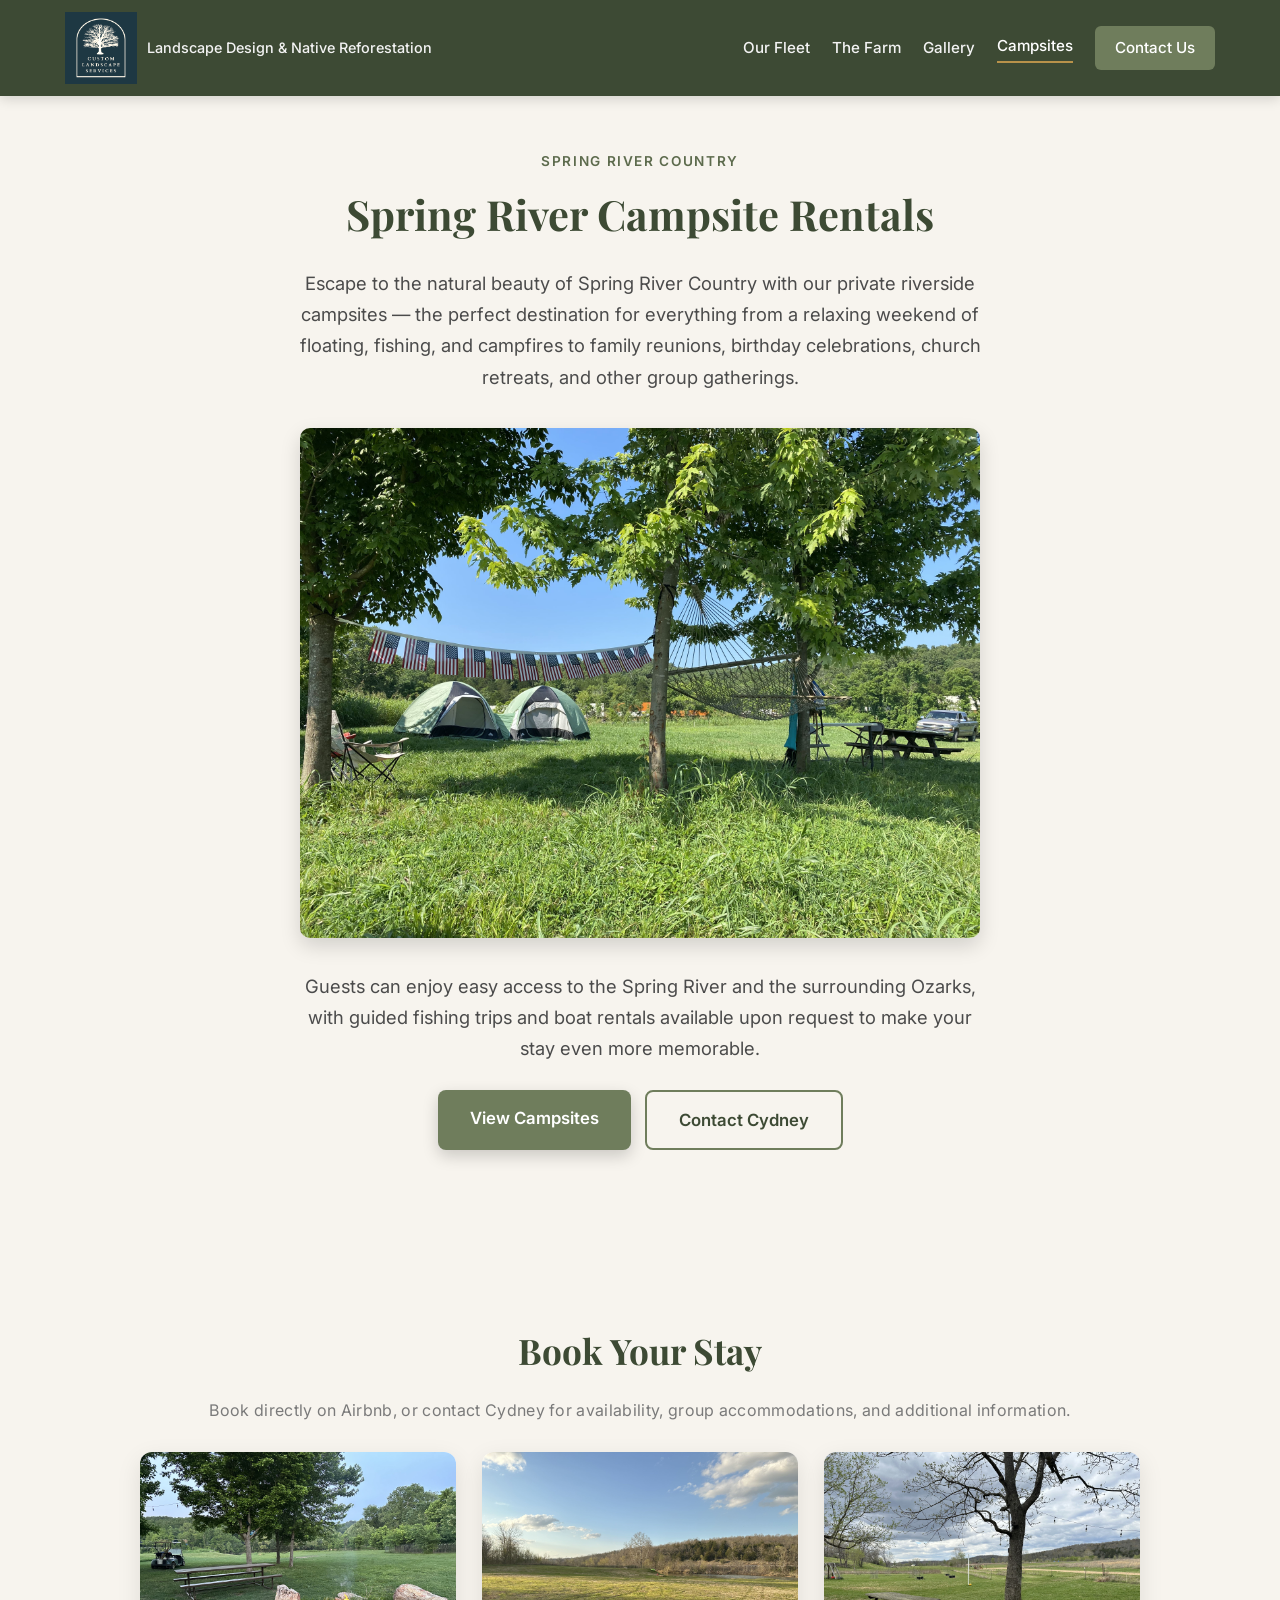
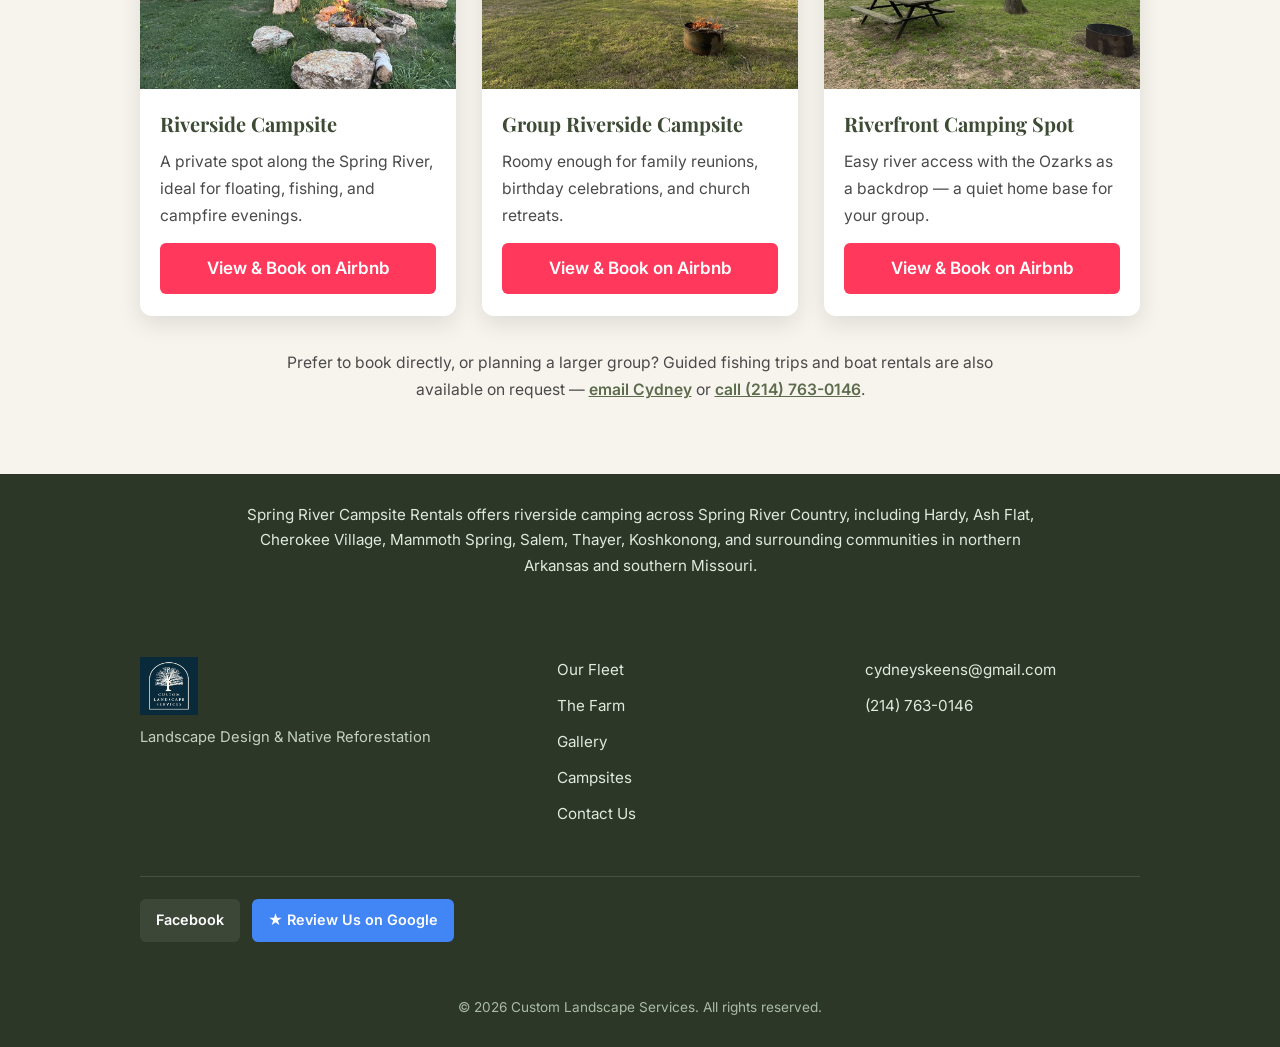
==== campsites.html @ 724e38fb "updated files and source code" ====
<!DOCTYPE html>
<html lang="en">

<head>
  <meta charset="UTF-8">
  <meta name="viewport" content="width=device-width, initial-scale=1.0">
  <title>Spring River Campsite Rentals | Custom Landscape Services</title>
  <meta name="description" content="Private riverside campsites on the Spring River. Floating, fishing, campfires, family reunions, and group retreats — book on Airbnb or contact Cydney directly.">
  <link rel="preconnect" href="https://fonts.googleapis.com">
  <link rel="preconnect" href="https://fonts.gstatic.com" crossorigin>
  <link href="https://fonts.googleapis.com/css2?family=Cormorant+Garamond:wght@400;500;600&family=Inter:wght@300;400;500;600&family=Playfair+Display:wght@400;600;700&display=swap" rel="stylesheet">

  <!-- Favicon -->
  <link rel="icon" type="image/png" href="images/gallery/logo-favicon.png">
  <link rel="shortcut icon" type="image/png" href="images/gallery/logo-favicon.png">

  <!-- LodgingBusiness Schema -->
  <script type="application/ld+json">
  {
    "@context": "https://schema.org",
    "@type": "LodgingBusiness",
    "name": "Spring River Campsite Rentals",
    "url": "https://cls23.com/campsites.html",
    "telephone": "+1-214-763-0146",
    "email": "cydneyskeens@gmail.com",
    "description": "Private riverside campsites in Spring River Country offering floating, fishing, campfires, and group gatherings, with guided fishing trips and boat rentals available upon request.",
    "areaServed": {
      "@type": "AdministrativeArea",
      "name": ["Hardy, AR", "Ash Flat, AR", "Cherokee Village, AR", "Mammoth Spring, AR", "Salem, AR", "Thayer, MO", "Koshkonong, MO"]
    },
    "parentOrganization": {
      "@type": "LocalBusiness",
      "name": "Custom Landscape Services"
    }
  }
  </script>

  <link rel="stylesheet" href="styles.css">
</head>

<body>

  <!-- ================= NAVBAR ================= -->
  <header class="navbar">
    <div class="nav-container">

      <a href="/" class="nav-logo">
        <img src="images/gallery/logo.png" alt="Custom Landscape Services Logo" class="logo-img">
        <span class="logo-text">Landscape Design &amp; Native Reforestation</span>
      </a>

      <nav class="nav">
        <a href="index.html#fleet">Our Fleet</a>
        <a href="index.html#farm">The Farm</a>
        <a href="index.html#gallery">Gallery</a>
        <a href="campsites.html" class="nav-active">Campsites</a>
        <a href="index.html#contact" class="contact-btn">Contact Us</a>
      </nav>

      <button class="mobile-nav-toggle" aria-label="Toggle navigation menu" aria-expanded="false">☰</button>
    </div>
  </header>


  <!-- ================= CAMPSITE HERO ================= -->
  <section class="hero campsite-hero">
    <div class="hero-content">

      <p class="hero-eyebrow">Spring River Country</p>
      <h1 class="campsite-hero-title">Spring River Campsite Rentals</h1>

      <p class="hero-text hero-intro">
        Escape to the natural beauty of Spring River Country with our private riverside campsites — the perfect
        destination for everything from a relaxing weekend of floating, fishing, and campfires to family reunions,
        birthday celebrations, church retreats, and other group gatherings.
      </p>

      <img src="images/gallery/campsiteUSA.jpeg" alt="Riverside campsite along the Spring River" class="hero-image" loading="eager">

      <p class="hero-text hero-intro">
        Guests can enjoy easy access to the Spring River and the surrounding Ozarks, with guided fishing trips and
        boat rentals available upon request to make your stay even more memorable.
      </p>

      <div class="campsite-hero-ctas">
        <a href="#listings" class="hero-cta">View Campsites</a>
        <a href="index.html#contact" class="hero-cta hero-cta-outline">Contact Cydney</a>
      </div>

    </div>
  </section>


  <!-- ================= LISTINGS ================= -->
  <section id="listings" class="content-section">
    <div class="section-container">

      <h2 class="section-title">Book Your Stay</h2>
      <p class="section-subtitle">Book directly on Airbnb, or contact Cydney for availability, group accommodations, and additional information.</p>

      <div class="campsite-grid">

        <article class="campsite-card">
          <img src="images/gallery/campsite.jpeg" alt="Spring River riverside campsite" loading="lazy">
          <div class="campsite-card-body">
            <h3>Riverside Campsite</h3>
            <p>A private spot along the Spring River, ideal for floating, fishing, and campfire evenings.</p>
            <a href="https://www.airbnb.com/rooms/39752664" target="_blank" rel="noopener noreferrer" class="airbnb-btn">View &amp; Book on Airbnb</a>
          </div>
        </article>

        <article class="campsite-card">
          <img src="images/gallery/campsite3.jpeg" alt="Spring River group campsite" loading="lazy">
          <div class="campsite-card-body">
            <h3>Group Riverside Campsite</h3>
            <p>Roomy enough for family reunions, birthday celebrations, and church retreats.</p>
            <a href="https://www.airbnb.com/rooms/926350521017659040" target="_blank" rel="noopener noreferrer" class="airbnb-btn">View &amp; Book on Airbnb</a>
          </div>
        </article>

        <article class="campsite-card">
          <img src="images/gallery/campsite4.jpeg" alt="Spring River riverfront camping spot" loading="lazy">
          <div class="campsite-card-body">
            <h3>Riverfront Camping Spot</h3>
            <p>Easy river access with the Ozarks as a backdrop — a quiet home base for your group.</p>
            <a href="https://www.airbnb.com/rooms/890606413558890399" target="_blank" rel="noopener noreferrer" class="airbnb-btn">View &amp; Book on Airbnb</a>
          </div>
        </article>

      </div>

      <p class="campsite-note">
        Prefer to book directly, or planning a larger group? Guided fishing trips and boat rentals are also available
        on request — <a href="mailto:cydneyskeens@gmail.com">email Cydney</a> or
        <a href="tel:+12147630146">call (214) 763-0146</a>.
      </p>

    </div>
  </section>

  <section class="local-seo">
    <p>
      Spring River Campsite Rentals offers riverside camping across Spring River Country, including Hardy, Ash Flat,
      Cherokee Village, Mammoth Spring, Salem, Thayer, Koshkonong, and surrounding communities in northern Arkansas
      and southern Missouri.
    </p>
  </section>


  <!-- ================= FOOTER ================= -->
  <footer class="footer">
    <div class="footer-content">

      <div class="footer-brand">
        <img src="images/gallery/logo.png" alt="Custom Landscape Services Logo" class="footer-logo">
        <p class="footer-tagline">Landscape Design &amp; Native Reforestation</p>
      </div>

      <div class="footer-links">
        <a href="index.html#fleet">Our Fleet</a>
        <a href="index.html#farm">The Farm</a>
        <a href="index.html#gallery">Gallery</a>
        <a href="campsites.html">Campsites</a>
        <a href="index.html#contact">Contact Us</a>
      </div>

      <div class="footer-contact">
        <a href="mailto:cydneyskeens@gmail.com" class="footer-contact-link">cydneyskeens@gmail.com</a>
        <a href="tel:+12147630146" class="footer-contact-link">(214) 763-0146</a>
      </div>

      <div class="social-links">
        <a href="https://www.facebook.com/profile.php?id=61554428220637" target="_blank" rel="noopener noreferrer" class="social-btn">Facebook</a>
        <a href="https://share.google/E0UA4cFSOnif1qdp9" target="_blank" rel="noopener noreferrer" class="social-btn google-review-btn">★ Review Us on Google</a>
      </div>

      <p class="footer-copy">&copy; <span id="year"></span> Custom Landscape Services. All rights reserved.</p>

    </div>
  </footer>


  <!-- ================= JS ================= -->
  <script src="apps.js" defer></script>
</body>
</html>
---- styles.css ----
/* ================= BASE STYLING ================= */

:root {
  --evergreen: #3d4a34;
  --evergreen-dark: #2d3727;
  --sage: #6f7d5c;
  --sage-dark: #5d6b4d;
  --cream: #f7f4ee;
  --parchment: #e9e2d7;
  --text-dark: #3d3d3d;
  --text-mid: #4a4a4a;
  --gold: #b8924a;
}

* {
  box-sizing: border-box;
}

body {
  font-family: "Inter", sans-serif;
  background: var(--cream);
  color: var(--text-dark);
  line-height: 1.7;
  font-size: 17px;
  margin: 0;
}

h1, h2, h3 {
  font-family: "Playfair Display", serif;
  color: var(--evergreen);
}

p {
  color: var(--text-mid);
}

a {
  color: inherit;
}

/* Optional subtle natural grain background */
body::before {
  content: "";
  position: fixed;
  inset: 0;
  background: url('images/gallery/grain.png');
  opacity: 0.08;
  pointer-events: none;
  z-index: -1;
}


/* ================= NAVBAR ================= */

.navbar {
  background: var(--evergreen);
  color: white;
  padding: 12px 0;
  position: fixed;
  width: 100%;
  top: 0;
  z-index: 999;
  box-shadow: 0 3px 12px rgba(0,0,0,0.15);
}

.nav-container {
  width: 90%;
  max-width: 1150px;
  margin: auto;
  display: flex;
  justify-content: space-between;
  align-items: center;
  gap: 16px;
}

.nav-logo {
  display: flex;
  align-items: center;
  gap: 10px;
  text-decoration: none;
}

/* Rustic logo, sized for visibility */
.logo-img {
  height: 72px;
  width: auto;
  filter: sepia(20%) contrast(90%) brightness(1.1); /* Warm rustic tone */
}

.logo-text {
  font-size: 0.9rem;
  color: #f3f3f3;
  font-weight: 500;
}

.nav {
  display: flex;
  align-items: center;
  gap: 22px;
}

.nav a {
  color: #f3f3f3;
  text-decoration: none;
  font-weight: 500;
  font-size: 0.95rem;
  transition: color 0.2s ease;
}

.nav a:hover {
  color: white;
  opacity: 0.85;
}

.contact-btn {
  background: var(--sage);
  padding: 9px 20px;
  border-radius: 6px;
  color: white !important;
  text-decoration: none;
  font-weight: 600;
  transition: background 0.2s ease, transform 0.15s ease;
}

.contact-btn:hover {
  background: var(--sage-dark);
  transform: translateY(-1px);
}

.mobile-nav-toggle {
  display: none;
  background: none;
  border: none;
  color: white;
  font-size: 1.6rem;
  cursor: pointer;
  line-height: 1;
  padding: 4px 8px;
}


/* ================= HERO SECTION ================= */

.hero {
  padding: 150px 20px 60px;
  text-align: center;
}

/* Move intro text above the image */
.hero-intro {
  max-width: 700px;
  margin: 0 auto 25px;
  font-size: 1.15rem;
  color: #4b4b4b;
}

/* Hero image tweaks */
.hero-image {
  margin: 10px auto 24px;
  max-width: 680px;
  width: 100%;
  height: auto;
  border-radius: 10px;
  box-shadow: 0 8px 20px rgba(0,0,0,0.15);
}

/* Prominent call-to-action button */
.hero-cta {
  display: block;
  width: fit-content;
  background: var(--sage);
  color: white;
  text-decoration: none;
  font-weight: 600;
  font-size: 1.05rem;
  padding: 14px 32px;
  border-radius: 8px;
  margin: 4px auto 28px;
  box-shadow: 0 6px 16px rgba(0,0,0,0.18);
  transition: background 0.2s ease, transform 0.2s ease, box-shadow 0.2s ease;
}

.hero-cta:hover {
  background: var(--sage-dark);
  transform: translateY(-2px);
  box-shadow: 0 10px 20px rgba(0,0,0,0.2);
}

/* Quote smaller + lower emphasis */
.hero-quote {
  font-family: "Cormorant Garamond", serif;
  font-size: 1.6rem;
  color: #5c4632;
  max-width: 700px;
  margin: 12px auto 0;
  opacity: 0.85;
}

.hero-quote .quote-author {
  font-size: 1rem;
  opacity: 0.6;
  margin-top: 6px;
  display: block;
}


/* ================= SECTIONS ================= */

.content-section {
  padding: 70px 20px;
}

.alt-section {
  background: var(--parchment);
}

.section-container {
  max-width: 1000px;
  margin: auto;
}

.section-title {
  text-align: center;
  font-size: 2.2rem;
  margin-bottom: 10px;
  color: var(--evergreen);
}

.section-subtitle {
  text-align: center;
  font-size: 1rem;
  color: #7a7a7a;
  margin-bottom: 28px;
  letter-spacing: 0.02em;
}

.section-text,
.section-content {
  max-width: 750px;
  margin: auto;
  margin-bottom: 24px;
  color: var(--text-mid);
  font-size: 1.08rem;
}

/* Rounded rustic images */
.section-image {
  display: block;
  width: 100%;
  max-width: 900px;
  margin: 35px auto 0;
  border-radius: 12px;
  box-shadow: 0 8px 24px rgba(0,0,0,0.15);
}

.feature-list {
  padding-left: 22px;
  line-height: 1.8;
}

.local-seo {
  background: var(--evergreen-dark);
  color: #dfe9dd;
  padding: 28px 20px;
  text-align: center;
  font-size: 0.95rem;
}

.local-seo p {
  max-width: 800px;
  margin: auto;
  color: #dfe9dd;
}


/* ================= GALLERY ================= */

.gallery-grid {
  margin-top: 32px;
  display: grid;
  gap: 14px;
  grid-template-columns: repeat(auto-fill, minmax(230px, 1fr));
}

.gallery-item-wrap {
  position: relative;
  width: 100%;
  aspect-ratio: 4 / 3; /* uniform ratio so every photo crops consistently */
  overflow: hidden;
  border-radius: 10px;
  box-shadow: 0 4px 14px rgba(0,0,0,0.12);
}

.gallery-grid img {
  width: 100%;
  height: 100%;
  object-fit: cover;
  display: block;
  transition: transform 0.2s ease, filter 0.2s ease;
}

.gallery-item-wrap:hover img {
  transform: scale(1.02);
  filter: sepia(0%) contrast(110%);
}

/* --- Rotation fix for specific images that come in rotated 90deg --- */
.gallery-grid img.rotate-fix {
  /* Swap width/height so the rotated image still fills the 4:3 box,
     then rotate it into the correct visual orientation. */
  width: 133.333%;   /* 4/3 of 100% to compensate for the 90deg swap */
  height: 133.333%;
  max-width: none;
  position: absolute;
  top: 50%;
  left: 50%;
  transform: translate(-50%, -50%) rotate(90deg);
  object-fit: cover;
}

.gallery-item-wrap:hover img.rotate-fix {
  transform: translate(-50%, -50%) rotate(90deg) scale(1.02);
  filter: sepia(0%) contrast(110%);
}


/* ================= CONTACT FORM ================= */

.contact-form {
  width: 100%;
  max-width: 32rem; /* relative unit instead of hardcoded px */
  margin: auto;
  background: white;
  padding: clamp(18px, 4vw, 30px);
  border-radius: 10px;
  box-shadow: 0 8px 24px rgba(0,0,0,0.08);
}

.form-group {
  margin-bottom: 16px;
}

label {
  font-weight: 600;
  margin-bottom: 6px;
  display: block;
}

input, textarea {
  width: 100%;
  max-width: 100%;
  padding: 12px;
  border: 1px solid #b8b1a5;
  border-radius: 6px;
  background: #faf8f4;
  font-size: 1rem;
  font-family: inherit;
}

input:focus, textarea:focus {
  outline: 2px solid var(--sage);
  outline-offset: 1px;
  border-color: var(--sage);
}

.submit-btn {
  width: 100%;
  background: var(--sage);
  border: none;
  padding: 13px 18px;
  border-radius: 6px;
  color: white;
  font-weight: 600;
  font-size: 1rem;
  margin-top: 10px;
  cursor: pointer;
  transition: background 0.2s ease, transform 0.15s ease;
}

.submit-btn:hover {
  background: var(--sage-dark);
  transform: translateY(-1px);
}

.form-feedback {
  margin-top: 10px;
  font-weight: 500;
  min-height: 1.2em;
}


/* ================= FOOTER ================= */

.footer {
  background: var(--evergreen-dark);
  padding: 50px 20px 28px;
  color: #dfe9dd;
}

.footer-content {
  max-width: 1000px;
  margin: auto;
  display: grid;
  grid-template-columns: 1.4fr 1fr 1fr;
  gap: 32px;
  text-align: left;
  align-items: start;
}

.footer-brand {
  display: flex;
  flex-direction: column;
  gap: 10px;
}

.footer-logo {
  height: 58px;
  width: auto;
  align-self: flex-start;
}

.footer-tagline {
  color: #c3d2c0;
  font-size: 0.92rem;
  margin: 0;
}

.footer-links,
.footer-contact {
  display: flex;
  flex-direction: column;
  gap: 10px;
}

.footer-links a,
.footer-contact-link {
  color: #dfe9dd;
  text-decoration: none;
  font-size: 0.95rem;
  transition: color 0.2s ease;
  width: fit-content;
}

.footer-links a:hover,
.footer-contact-link:hover {
  color: white;
  text-decoration: underline;
}

.social-links {
  grid-column: 1 / -1;
  display: flex;
  gap: 12px;
  flex-wrap: wrap;
  margin-top: 18px;
  padding-top: 22px;
  border-top: 1px solid rgba(255,255,255,0.12);
}

.social-btn {
  display: inline-flex;
  align-items: center;
  gap: 6px;
  background: rgba(255,255,255,0.08);
  padding: 9px 16px;
  border-radius: 6px;
  text-decoration: none;
  color: white;
  font-weight: 600;
  font-size: 0.9rem;
  transition: background 0.2s ease, transform 0.15s ease;
}

.social-btn:hover {
  background: rgba(255,255,255,0.16);
  transform: translateY(-1px);
}

.google-review-btn {
  background: #4285F4;
}

.google-review-btn:hover {
  background: #345fcc;
}

.footer-copy {
  grid-column: 1 / -1;
  margin: 22px 0 0;
  font-size: 0.85rem;
  color: #a9bba6;
  text-align: center;
}


/* ================= CAMPSITES PAGE ================= */

.nav a.nav-active {
  color: white;
  border-bottom: 2px solid var(--gold);
  padding-bottom: 2px;
}

.hero-eyebrow {
  text-transform: uppercase;
  letter-spacing: 0.12em;
  font-size: 0.85rem;
  font-weight: 600;
  color: var(--sage-dark);
  margin: 0 0 6px;
}

.campsite-hero-title {
  font-size: 2.6rem;
  margin: 0 0 18px;
  color: var(--evergreen);
}

.campsite-hero-ctas {
  display: flex;
  gap: 14px;
  justify-content: center;
  flex-wrap: wrap;
  margin: 4px auto 12px;
}

.campsite-hero-ctas .hero-cta {
  margin: 0;
}

.hero-cta-outline {
  background: transparent;
  color: var(--evergreen);
  border: 2px solid var(--sage);
  box-shadow: none;
}

.hero-cta-outline:hover {
  background: var(--sage);
  color: white;
}

.campsite-grid {
  margin-top: 10px;
  display: grid;
  gap: 26px;
  grid-template-columns: repeat(auto-fit, minmax(260px, 1fr));
}

.campsite-card {
  background: white;
  border-radius: 12px;
  overflow: hidden;
  box-shadow: 0 8px 24px rgba(0,0,0,0.1);
  display: flex;
  flex-direction: column;
}

.campsite-card img {
  width: 100%;
  aspect-ratio: 4 / 3;
  object-fit: cover;
  display: block;
}

.campsite-card-body {
  padding: 18px 20px 22px;
  display: flex;
  flex-direction: column;
  gap: 8px;
  flex: 1;
}

.campsite-card-body h3 {
  margin: 0;
  font-size: 1.25rem;
}

.campsite-card-body p {
  margin: 0 0 6px;
  font-size: 0.98rem;
}

.airbnb-btn {
  margin-top: auto;
  display: inline-block;
  text-align: center;
  background: #FF385C;
  color: white;
  text-decoration: none;
  font-weight: 600;
  padding: 11px 16px;
  border-radius: 6px;
  transition: background 0.2s ease, transform 0.15s ease;
}

.airbnb-btn:hover {
  background: #d92e4d;
  transform: translateY(-1px);
}

.campsite-note {
  max-width: 750px;
  margin: 34px auto 0;
  text-align: center;
  font-size: 0.98rem;
}

.campsite-note a {
  color: var(--sage-dark);
  font-weight: 600;
  text-decoration: underline;
}


/* ================= MOBILE RESPONSIVE ================= */

@media (max-width: 860px) {
  .footer-content {
    grid-template-columns: 1fr 1fr;
  }

  .footer-brand {
    grid-column: 1 / -1;
  }
}

@media (max-width: 700px) {

  .nav {
    display: none;
    position: absolute;
    top: 100%;
    left: 0;
    right: 0;
    background: var(--evergreen);
    flex-direction: column;
    align-items: stretch;
    gap: 0;
    padding: 6px 0;
    box-shadow: 0 8px 16px rgba(0,0,0,0.18);
  }

  .nav.is-open {
    display: flex;
  }

  .nav a {
    padding: 12px 24px;
  }

  .nav .contact-btn {
    margin: 8px 24px 10px;
    text-align: center;
  }

  .mobile-nav-toggle {
    display: block;
  }

  .logo-img {
    height: 42px;
  }

  /* Gallery smaller on mobile, still uniform aspect ratio */
  .gallery-grid {
    grid-template-columns: repeat(auto-fill, minmax(140px, 1fr));
    gap: 10px;
  }

  /* Hero image smaller on mobile */
  .hero-image {
    max-width: 90%;
    margin: 5px auto 20px;
  }

  .hero-cta {
    width: 100%;
    max-width: 320px;
  }

  /* Quote less prominent on mobile */
  .hero-quote {
    font-size: 1.35rem;
    margin-top: 10px;
  }

  .campsite-hero-title {
    font-size: 1.9rem;
  }

  .campsite-hero-ctas {
    flex-direction: column;
    align-items: stretch;
  }

  .contact-form {
    padding: 18px;
    border-radius: 8px;
  }

  .section-title {
    font-size: 1.7rem;
  }

  .footer-content {
    grid-template-columns: 1fr;
    text-align: center;
  }

  .footer-brand {
    align-items: center;
  }

  .footer-logo {
    align-self: center;
  }

  .footer-links,
  .footer-contact {
    align-items: center;
  }

  .social-links {
    justify-content: center;
  }
}

@media (max-width: 420px) {
  .gallery-grid {
    grid-template-columns: repeat(auto-fill, minmax(120px, 1fr));
  }
}
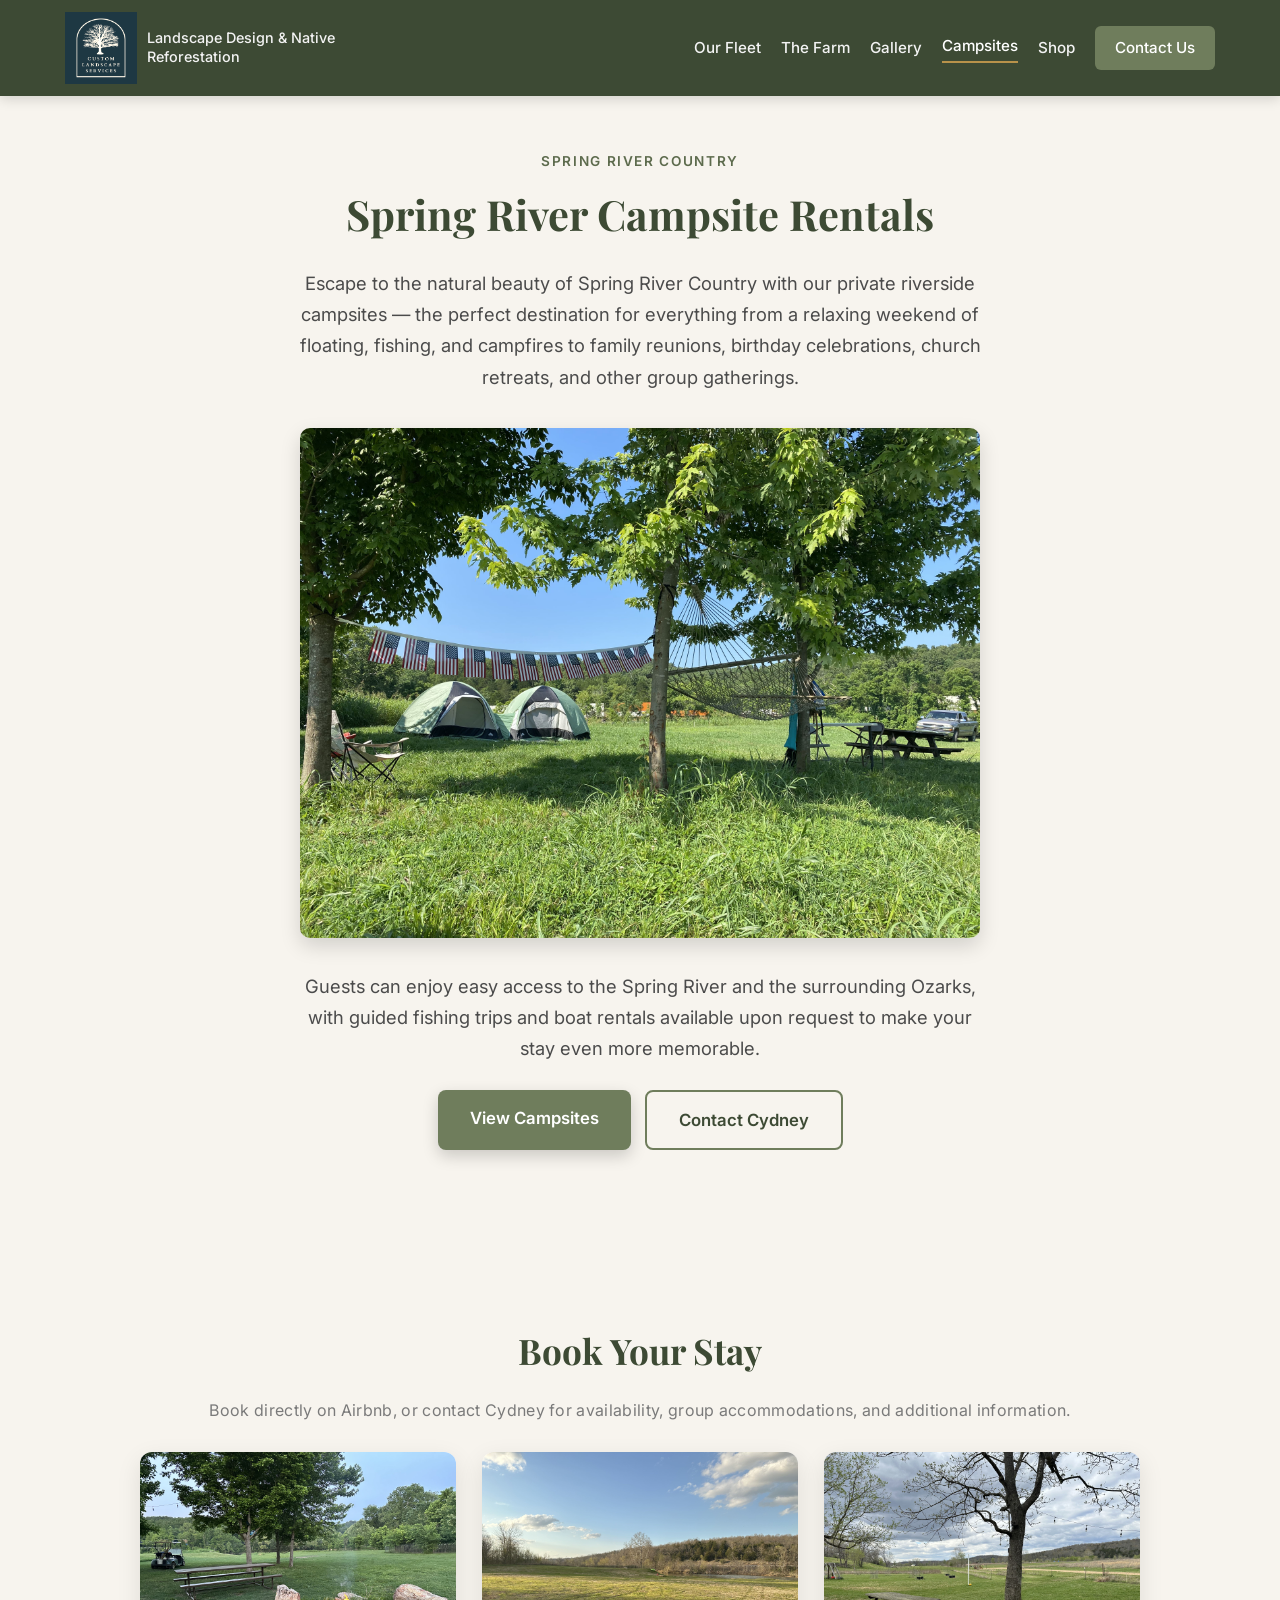
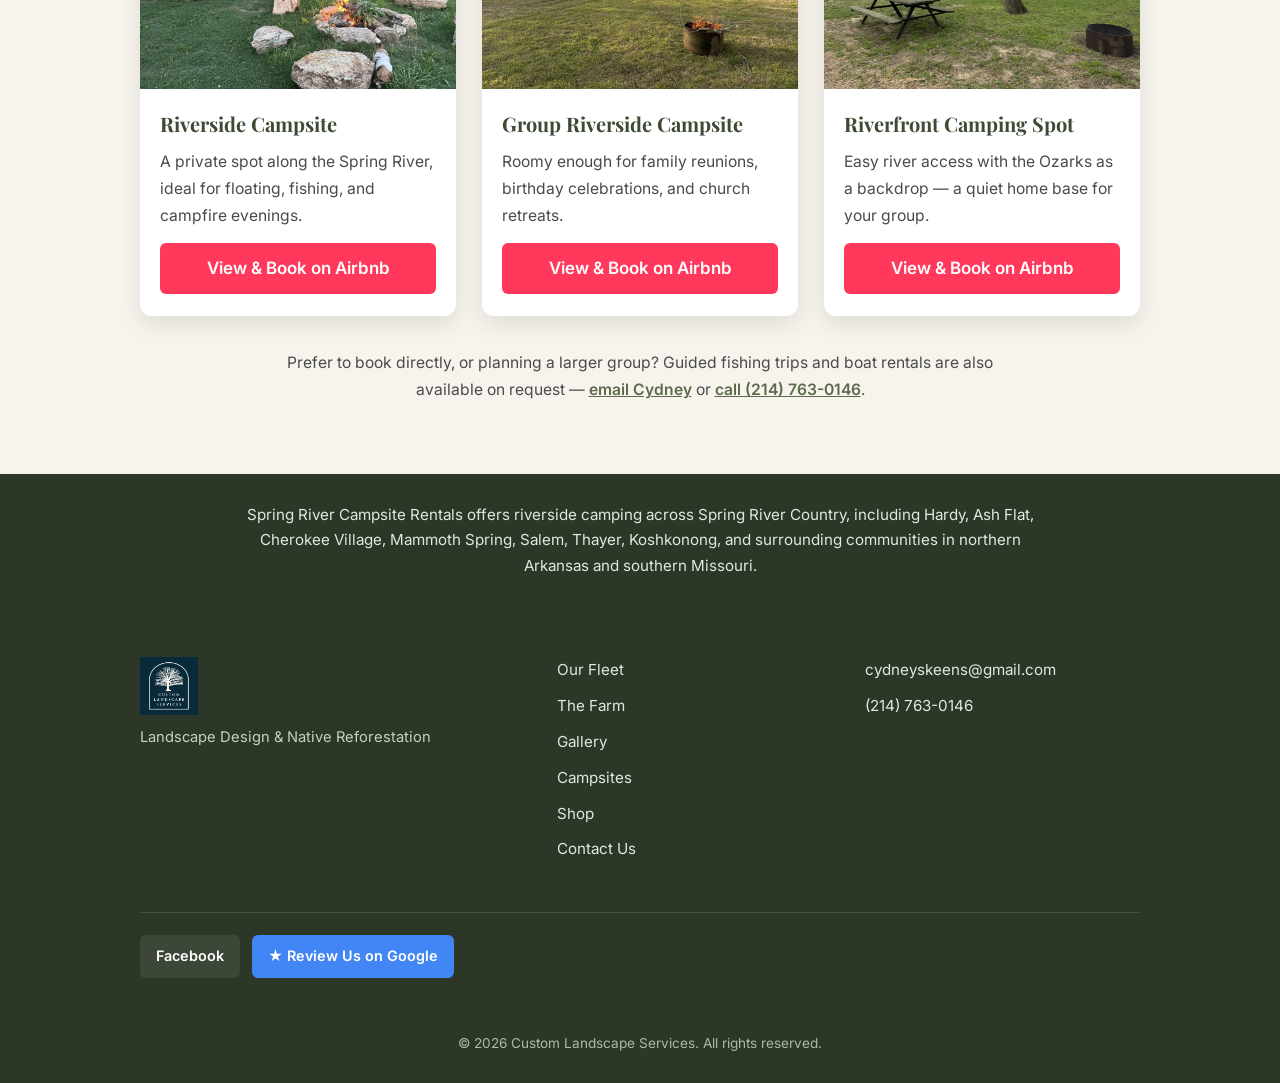
==== commit 8ccd44e5: "updated all files" ====
--- a/campsites.html
+++ b/campsites.html
@@ -54,6 +54,7 @@
         <a href="index.html#farm">The Farm</a>
         <a href="index.html#gallery">Gallery</a>
         <a href="campsites.html" class="nav-active">Campsites</a>
+        <a href="shop.html">Shop</a>
         <a href="index.html#contact" class="contact-btn">Contact Us</a>
       </nav>
 
@@ -161,6 +162,7 @@
         <a href="index.html#farm">The Farm</a>
         <a href="index.html#gallery">Gallery</a>
         <a href="campsites.html">Campsites</a>
+        <a href="shop.html">Shop</a>
         <a href="index.html#contact">Contact Us</a>
       </div>
 
--- a/styles.css
+++ b/styles.css
@@ -16,6 +16,16 @@
   box-sizing: border-box;
 }
 
+html {
+  scroll-behavior: smooth;
+  scroll-padding-top: 90px; /* keeps section titles from hiding under the fixed navbar */
+  -webkit-text-size-adjust: 100%;
+}
+
+img {
+  max-width: 100%;
+}
+
 body {
   font-family: "Inter", sans-serif;
   background: var(--cream);
@@ -23,6 +33,7 @@
   line-height: 1.7;
   font-size: 17px;
   margin: 0;
+  overflow-x: hidden; /* guards against sideways scrolling on small screens */
 }
 
 h1, h2, h3 {
@@ -37,18 +48,6 @@
 a {
   color: inherit;
 }
-
-/* Optional subtle natural grain background */
-body::before {
-  content: "";
-  position: fixed;
-  inset: 0;
-  background: url('images/gallery/grain.png');
-  opacity: 0.08;
-  pointer-events: none;
-  z-index: -1;
-}
-
 
 /* ================= NAVBAR ================= */
 
@@ -91,12 +90,15 @@
   font-size: 0.9rem;
   color: #f3f3f3;
   font-weight: 500;
+  line-height: 1.3;
+  max-width: 14rem;
 }
 
 .nav {
   display: flex;
   align-items: center;
-  gap: 22px;
+  gap: 20px;
+  white-space: nowrap;
 }
 
 .nav a {
@@ -304,26 +306,6 @@
   filter: sepia(0%) contrast(110%);
 }
 
-/* --- Rotation fix for specific images that come in rotated 90deg --- */
-.gallery-grid img.rotate-fix {
-  /* Swap width/height so the rotated image still fills the 4:3 box,
-     then rotate it into the correct visual orientation. */
-  width: 133.333%;   /* 4/3 of 100% to compensate for the 90deg swap */
-  height: 133.333%;
-  max-width: none;
-  position: absolute;
-  top: 50%;
-  left: 50%;
-  transform: translate(-50%, -50%) rotate(90deg);
-  object-fit: cover;
-}
-
-.gallery-item-wrap:hover img.rotate-fix {
-  transform: translate(-50%, -50%) rotate(90deg) scale(1.02);
-  filter: sepia(0%) contrast(110%);
-}
-
-
 /* ================= CONTACT FORM ================= */
 
 .contact-form {
@@ -613,6 +595,100 @@
 }
 
 
+/* ================= SHOP PAGE ================= */
+
+.shop-hero {
+  padding-bottom: 0;
+}
+
+.gallery-grid.shelter-grid {
+  grid-template-columns: minmax(0, 700px);
+  justify-content: center;
+}
+
+.shelter-grid .gallery-item-wrap {
+  aspect-ratio: auto;
+  height: auto;
+}
+
+.shelter-grid img {
+  width: 100%;
+  height: auto;
+  object-fit: contain;
+}
+
+.shelter-placeholder {
+  grid-column: 1 / -1;
+  display: flex;
+  align-items: center;
+  justify-content: center;
+  min-height: 220px;
+  border: 2px dashed #b8b1a5;
+  border-radius: 12px;
+  background: #faf8f4;
+  color: #7a7a7a;
+  font-weight: 500;
+}
+
+.purchase-card {
+  max-width: 640px;
+  margin: 0 auto;
+  background: white;
+  border-radius: 12px;
+  box-shadow: 0 8px 24px rgba(0,0,0,0.1);
+  padding: clamp(22px, 5vw, 40px);
+  text-align: center;
+}
+
+.buy-btn {
+  margin: 0 auto 28px;
+  min-width: 220px;
+  font-size: 1.15rem;
+}
+
+.purchase-info {
+  display: grid;
+  grid-template-columns: 1fr 1fr;
+  gap: 18px;
+  text-align: left;
+  margin-bottom: 28px;
+}
+
+.info-block {
+  background: var(--cream);
+  border-radius: 8px;
+  padding: 16px 18px;
+}
+
+.info-block h3 {
+  margin: 0 0 6px;
+  font-size: 1.15rem;
+}
+
+.info-block p {
+  margin: 0;
+  font-size: 0.98rem;
+}
+
+.purchase-contact {
+  border-top: 1px solid var(--parchment);
+  padding-top: 22px;
+}
+
+.purchase-contact > p {
+  margin: 0 0 12px;
+}
+
+.purchase-email {
+  margin-top: 14px !important;
+}
+
+.purchase-email a {
+  color: var(--sage-dark);
+  font-weight: 600;
+}
+
+
 /* ================= MOBILE RESPONSIVE ================= */
 
 @media (max-width: 860px) {
@@ -625,7 +701,7 @@
   }
 }
 
-@media (max-width: 700px) {
+@media (max-width: 900px) {
 
   .nav {
     display: none;
@@ -639,6 +715,7 @@
     gap: 0;
     padding: 6px 0;
     box-shadow: 0 8px 16px rgba(0,0,0,0.18);
+    white-space: normal;
   }
 
   .nav.is-open {
@@ -647,6 +724,12 @@
 
   .nav a {
     padding: 12px 24px;
+  }
+
+  .nav a.nav-active {
+    border-bottom: none;
+    padding-bottom: 12px;
+    border-left: 3px solid var(--gold);
   }
 
   .nav .contact-btn {
@@ -659,7 +742,44 @@
   }
 
   .logo-img {
+    height: 48px;
+  }
+
+  .logo-text {
+    font-size: 0.8rem;
+    max-width: 11rem;
+  }
+
+  html {
+    scroll-padding-top: 76px;
+  }
+
+  .hero {
+    padding-top: 110px;
+  }
+}
+
+@media (max-width: 700px) {
+
+  .logo-img {
     height: 42px;
+  }
+
+  .logo-text {
+    font-size: 0.75rem;
+    max-width: 9rem;
+  }
+
+  .hero {
+    padding: 96px 16px 40px;
+  }
+
+  .content-section {
+    padding: 48px 16px;
+  }
+
+  .purchase-info {
+    grid-template-columns: 1fr;
   }
 
   /* Gallery smaller on mobile, still uniform aspect ratio */
@@ -668,15 +788,24 @@
     gap: 10px;
   }
 
+  .shelter-grid {
+    grid-template-columns: repeat(auto-fill, minmax(200px, 1fr));
+  }
+
   /* Hero image smaller on mobile */
   .hero-image {
-    max-width: 90%;
+    max-width: 100%;
     margin: 5px auto 20px;
   }
 
   .hero-cta {
     width: 100%;
     max-width: 320px;
+    text-align: center;
+  }
+
+  .hero-intro {
+    font-size: 1.05rem;
   }
 
   /* Quote less prominent on mobile */
@@ -691,7 +820,7 @@
 
   .campsite-hero-ctas {
     flex-direction: column;
-    align-items: stretch;
+    align-items: center;
   }
 
   .contact-form {
